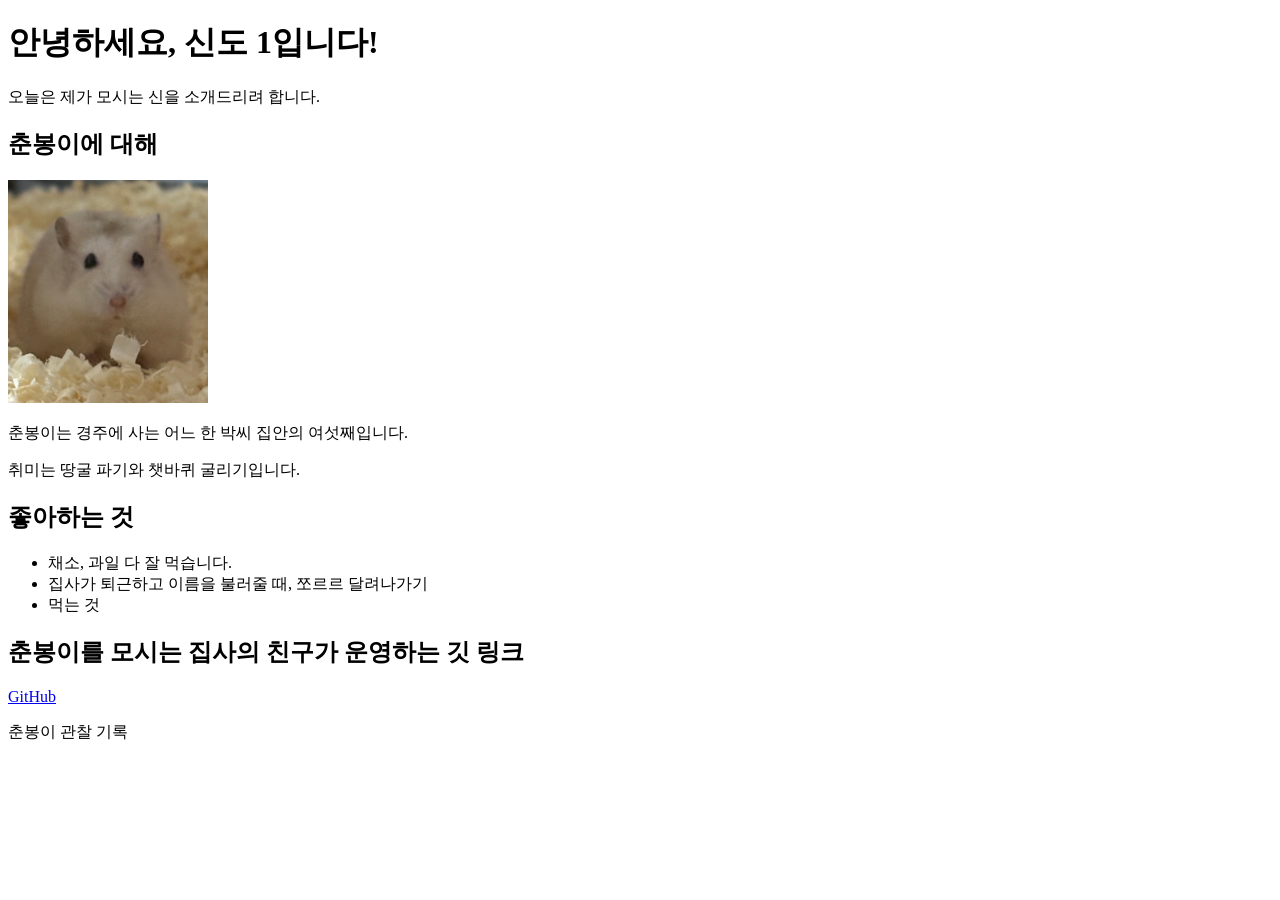
==== html/index.html @ 916d44ad "front 업로드" ====
<!DOCTYPE html>
<!--
  [춘봉이 프로필 카드 페이지]
  - 첫 번째 소개 페이지 내용을 카드 형태로 꾸민 웹페이지 (HTML + CSS)
  - 전체 내용을 div.profile-card로 감싸서 하나의 카드처럼 스타일 적용
  - 구조: header(인사말) / main(소개, 좋아하는 것, 링크) / footer
  - 디자인은 style3.css 파일에서 적용
-->
<html lang="en">
<head>
    <meta charset="UTF-8">
    <meta name="viewport" content="width=device-width, initial-scale=1.0">
    <link rel="stylesheet" href="./style3.css">
    <title>춘봉이는 신이다</title>
</head>
<body>
    <div class="profile-card">
        <header>
            <h1>안녕하세요, 신도 1입니다!</h1>
            <p>오늘은 제가 모시는 신을 소개드리려 합니다.</p>
        </header>

        <main>
            <section>
            <h2>춘봉이에 대해</h2>

            <img
                src="춘2.jpg"
                alt="'그녀'의 존안"
                width="200"
            >

            <p>춘봉이는 경주에 사는 어느 한 박씨 집안의 여섯째입니다.</p>
            <p>취미는 땅굴 파기와 챗바퀴 굴리기입니다.</p>
            </section>

            <section>
            <h2>좋아하는 것</h2>

            <ul>
                <li>채소, 과일 다 잘 먹습니다.</li>
                <li>집사가 퇴근하고 이름을 불러줄 때, 쪼르르 달려나가기</li>
                <li>먹는 것</li>
            </ul>
            </section>

            <section>
            <h2>춘봉이를 모시는 집사의 친구가 운영하는 깃 링크</h2>

            <p>
                <a href="https://github.com/">GitHub</a>
            </p>
            </section>
        </main>

        <footer>
            <p>춘봉이 관찰 기록</p>
        </footer>
</body>
</html>
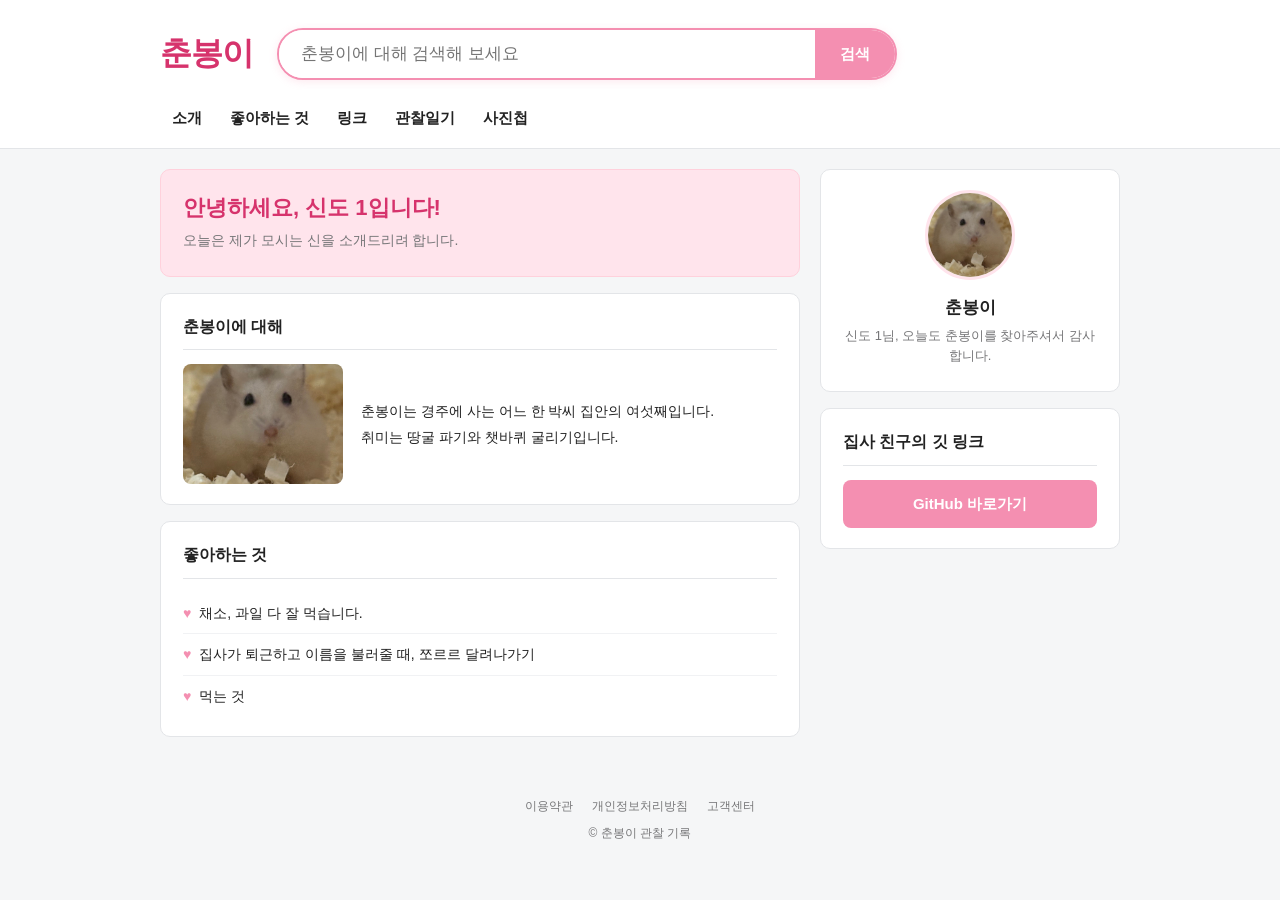
==== commit 5ce00b98: "클로드 코드 수정" ====
--- a/html/index.html
+++ b/html/index.html
@@ -1,60 +1,97 @@
 <!DOCTYPE html>
 <!--
-  [춘봉이 프로필 카드 페이지]
-  - 첫 번째 소개 페이지 내용을 카드 형태로 꾸민 웹페이지 (HTML + CSS)
-  - 전체 내용을 div.profile-card로 감싸서 하나의 카드처럼 스타일 적용
-  - 구조: header(인사말) / main(소개, 좋아하는 것, 링크) / footer
-  - 디자인은 style3.css 파일에서 적용
+  [춘봉이 포털 페이지]
+  - 춘봉이 소개 내용을 포털 사이트 메인 화면 분위기로 꾸민 웹페이지 (HTML + CSS)
+  - 구조:
+    header.top (로고 + 검색창 + 메뉴바)
+    div.container
+      main.content (인사말, 춘봉이 소개, 좋아하는 것)
+      aside.side   (프로필 박스, 링크 박스)
+    footer (하단 링크 + 저작권)
+  - 디자인은 ../css/index_style.css 파일에서 적용 (연핑크 테마)
 -->
-<html lang="en">
+<html lang="ko">
 <head>
     <meta charset="UTF-8">
     <meta name="viewport" content="width=device-width, initial-scale=1.0">
-    <link rel="stylesheet" href="./style3.css">
+    <link rel="stylesheet" href="../css/index_style.css">
     <title>춘봉이는 신이다</title>
 </head>
 <body>
-    <div class="profile-card">
-        <header>
-            <h1>안녕하세요, 신도 1입니다!</h1>
-            <p>오늘은 제가 모시는 신을 소개드리려 합니다.</p>
-        </header>
+    <!-- 상단: 로고 + 검색창 + 메뉴 -->
+    <header class="top">
+        <div class="top-inner">
+            <a class="logo" href="#">춘봉이</a>
 
-        <main>
-            <section>
-            <h2>춘봉이에 대해</h2>
+            <form class="search" onsubmit="return false">
+                <input type="text" placeholder="춘봉이에 대해 검색해 보세요">
+                <button type="submit">검색</button>
+            </form>
+        </div>
 
-            <img
-                src="춘2.jpg"
-                alt="'그녀'의 존안"
-                width="200"
-            >
+        <nav class="menu">
+            <a href="#about">소개</a>
+            <a href="#likes">좋아하는 것</a>
+            <a href="#links">링크</a>
+            <a href="#">관찰일기</a>
+            <a href="#">사진첩</a>
+        </nav>
+    </header>
 
-            <p>춘봉이는 경주에 사는 어느 한 박씨 집안의 여섯째입니다.</p>
-            <p>취미는 땅굴 파기와 챗바퀴 굴리기입니다.</p>
+    <div class="container">
+        <!-- 왼쪽: 본문 -->
+        <main class="content">
+            <section class="box greeting">
+                <h1>안녕하세요, 신도 1입니다!</h1>
+                <p>오늘은 제가 모시는 신을 소개드리려 합니다.</p>
             </section>
 
-            <section>
-            <h2>좋아하는 것</h2>
+            <section class="box" id="about">
+                <h2>춘봉이에 대해</h2>
 
-            <ul>
-                <li>채소, 과일 다 잘 먹습니다.</li>
-                <li>집사가 퇴근하고 이름을 불러줄 때, 쪼르르 달려나가기</li>
-                <li>먹는 것</li>
-            </ul>
+                <div class="article">
+                    <img src="춘2.jpg" alt="'그녀'의 존안">
+                    <div>
+                        <p>춘봉이는 경주에 사는 어느 한 박씨 집안의 여섯째입니다.</p>
+                        <p>취미는 땅굴 파기와 챗바퀴 굴리기입니다.</p>
+                    </div>
+                </div>
             </section>
 
-            <section>
-            <h2>춘봉이를 모시는 집사의 친구가 운영하는 깃 링크</h2>
+            <section class="box" id="likes">
+                <h2>좋아하는 것</h2>
 
-            <p>
-                <a href="https://github.com/">GitHub</a>
-            </p>
+                <ul>
+                    <li>채소, 과일 다 잘 먹습니다.</li>
+                    <li>집사가 퇴근하고 이름을 불러줄 때, 쪼르르 달려나가기</li>
+                    <li>먹는 것</li>
+                </ul>
             </section>
         </main>
 
-        <footer>
-            <p>춘봉이 관찰 기록</p>
-        </footer>
+        <!-- 오른쪽: 사이드 -->
+        <aside class="side">
+            <div class="box profile">
+                <img src="춘2.jpg" alt="춘봉이 프로필 사진">
+                <p class="name">춘봉이</p>
+                <p class="desc">신도 1님, 오늘도 춘봉이를 찾아주셔서 감사합니다.</p>
+            </div>
+
+            <div class="box" id="links">
+                <h2>집사 친구의 깃 링크</h2>
+                <a class="btn" href="https://github.com/">GitHub 바로가기</a>
+            </div>
+        </aside>
+    </div>
+
+    <!-- 하단 -->
+    <footer>
+        <nav>
+            <a href="#">이용약관</a>
+            <a href="#">개인정보처리방침</a>
+            <a href="#">고객센터</a>
+        </nav>
+        <p>© 춘봉이 관찰 기록</p>
+    </footer>
 </body>
-</html>+</html>
--- a/css/index_style.css
+++ b/css/index_style.css
@@ -0,0 +1,284 @@
+/*
+  [춘봉이 포털 페이지 스타일 - 포털 사이트 메인 분위기 + 연핑크 테마]
+  - 흰 바탕 + 얇은 회색 테두리 박스로 깔끔한 포털 느낌
+  - 상단: 로고 + 테두리 있는 큰 검색창 + 메뉴바
+  - 본문: 왼쪽 넓은 본문(main) + 오른쪽 좁은 사이드(aside) 2단 구성
+  - 포인트 컬러는 연핑크 계열 (:root 변수만 바꾸면 전체 색 변경 가능)
+*/
+
+:root {
+  --main: #F48FB1;       /* 포인트 핑크 (검색창 테두리, 버튼) */
+  --main-dark: #D6336C;  /* 진한 핑크 (로고, 강조 글씨) */
+  --main-light: #FFE4EC; /* 연핑크 (배경 강조) */
+  --bg: #F5F6F7;         /* 페이지 배경 (연회색) */
+  --line: #E3E5E8;       /* 박스 테두리 */
+  --text: #222;          /* 본문 글자 */
+  --sub: #767678;        /* 보조 글자 */
+}
+
+* {
+  box-sizing: border-box;
+}
+
+body {
+  margin: 0;
+  font-family: "Pretendard", "Apple SD Gothic Neo", "Malgun Gothic", sans-serif;
+  font-size: 14px;
+  line-height: 1.6;
+  color: var(--text);
+  background-color: var(--bg);
+}
+
+a {
+  color: inherit;
+  text-decoration: none;
+}
+
+/* ---------- 상단 헤더 ---------- */
+.top {
+  background-color: white;
+  border-bottom: 1px solid var(--line);
+}
+
+.top-inner {
+  display: flex;
+  align-items: center;
+  gap: 24px;
+  max-width: 1000px;
+  margin: 0 auto;
+  padding: 28px 20px 20px;
+}
+
+.logo {
+  font-size: 32px;
+  font-weight: 900;
+  letter-spacing: -1px;
+  color: var(--main-dark);
+  white-space: nowrap;
+}
+
+.search {
+  display: flex;
+  flex: 1;
+  max-width: 620px;
+  height: 52px;
+  border: 2px solid var(--main);
+  border-radius: 26px;
+  overflow: hidden;
+  box-shadow: 0 2px 8px rgba(244, 143, 177, 0.2);
+}
+
+.search input {
+  flex: 1;
+  padding: 0 22px;
+  font-size: 17px;
+  border: none;
+  outline: none;
+}
+
+.search button {
+  width: 80px;
+  font-size: 15px;
+  font-weight: 700;
+  color: white;
+  background-color: var(--main);
+  border: none;
+  cursor: pointer;
+}
+
+.search button:hover {
+  background-color: var(--main-dark);
+}
+
+/* 메뉴바 */
+.menu {
+  display: flex;
+  gap: 4px;
+  max-width: 1000px;
+  margin: 0 auto;
+  padding: 0 20px 12px;
+}
+
+.menu a {
+  padding: 6px 12px;
+  font-size: 15px;
+  font-weight: 700;
+  border-radius: 16px;
+}
+
+.menu a:hover {
+  color: var(--main-dark);
+  background-color: var(--main-light);
+}
+
+/* ---------- 본문 2단 레이아웃 ---------- */
+.container {
+  display: flex;
+  gap: 20px;
+  max-width: 1000px;
+  margin: 20px auto;
+  padding: 0 20px;
+}
+
+.content {
+  flex: 1;
+}
+
+.side {
+  width: 300px;
+  flex-shrink: 0;
+}
+
+/* 공통 흰색 박스 */
+.box {
+  margin-bottom: 16px;
+  padding: 20px 22px;
+  background-color: white;
+  border: 1px solid var(--line);
+  border-radius: 10px;
+}
+
+h1 {
+  margin: 0 0 4px;
+  font-size: 22px;
+}
+
+h2 {
+  margin: 0 0 14px;
+  padding-bottom: 10px;
+  font-size: 16px;
+  border-bottom: 1px solid var(--line);
+}
+
+p {
+  margin: 4px 0;
+}
+
+/* 인사말 박스 */
+.greeting {
+  background-color: var(--main-light);
+  border-color: #FFD1DC;
+}
+
+.greeting h1 {
+  color: var(--main-dark);
+}
+
+.greeting p {
+  color: var(--sub);
+}
+
+/* 춘봉이 소개: 뉴스 기사처럼 사진 왼쪽 + 글 오른쪽 */
+.article {
+  display: flex;
+  align-items: center;
+  gap: 18px;
+}
+
+.article img {
+  width: 160px;
+  height: 120px;
+  object-fit: cover;
+  border-radius: 8px;
+}
+
+/* 좋아하는 것 리스트 */
+ul {
+  margin: 0;
+  padding: 0;
+  list-style: none;
+}
+
+li {
+  padding: 9px 0;
+  border-bottom: 1px solid #F1F2F4;
+}
+
+li:last-child {
+  border-bottom: none;
+}
+
+li::before {
+  content: "♥";
+  margin-right: 8px;
+  color: var(--main);
+}
+
+/* ---------- 사이드 ---------- */
+.profile {
+  text-align: center;
+}
+
+.profile img {
+  width: 90px;
+  height: 90px;
+  object-fit: cover;
+  border: 3px solid var(--main-light);
+  border-radius: 50%;
+}
+
+.profile .name {
+  margin-top: 8px;
+  font-size: 17px;
+  font-weight: 800;
+}
+
+.profile .desc {
+  font-size: 13px;
+  color: var(--sub);
+}
+
+.btn {
+  display: block;
+  padding: 12px;
+  font-size: 15px;
+  font-weight: 700;
+  text-align: center;
+  color: white;
+  background-color: var(--main);
+  border-radius: 8px;
+}
+
+.btn:hover {
+  background-color: var(--main-dark);
+}
+
+/* ---------- 하단 ---------- */
+footer {
+  padding: 24px 20px 40px;
+  text-align: center;
+  font-size: 12px;
+  color: var(--sub);
+}
+
+footer nav a {
+  margin: 0 8px;
+}
+
+footer nav a:hover {
+  text-decoration: underline;
+}
+
+footer p {
+  margin-top: 8px;
+}
+
+/* ---------- 화면이 좁을 때 (모바일) ---------- */
+@media (max-width: 760px) {
+  .top-inner,
+  .container {
+    flex-direction: column;
+  }
+
+  .search {
+    width: 100%;
+  }
+
+  .side {
+    width: 100%;
+  }
+
+  .menu {
+    overflow-x: auto;
+  }
+}
